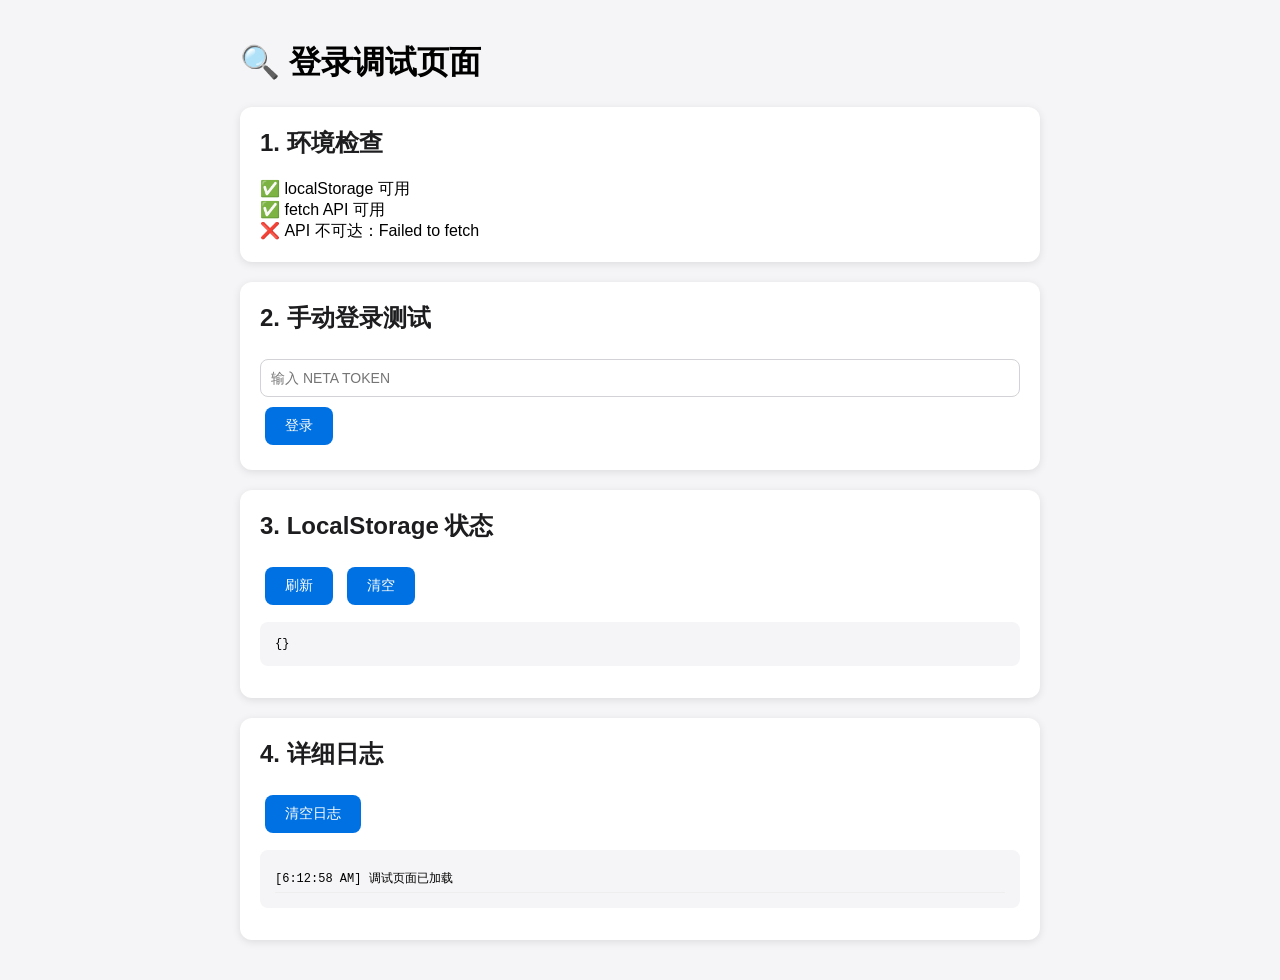
==== debug-login.html @ bd3f957e "test: 添加登录调试页面（详细日志 + 环境检查）" ====
<!DOCTYPE html>
<html lang="zh-CN">
<head>
    <meta charset="UTF-8">
    <meta name="viewport" content="width=device-width, initial-scale=1.0">
    <title>登录调试页面</title>
    <style>
        body {
            font-family: -apple-system, BlinkMacSystemFont, 'Segoe UI', Roboto, sans-serif;
            padding: 20px;
            max-width: 800px;
            margin: 0 auto;
            background: #f5f5f7;
        }
        .section {
            background: white;
            border-radius: 12px;
            padding: 20px;
            margin-bottom: 20px;
            box-shadow: 0 2px 8px rgba(0,0,0,0.1);
        }
        h2 { margin-top: 0; color: #1d1d1f; }
        button {
            background: #0071e3;
            color: white;
            border: none;
            padding: 10px 20px;
            border-radius: 8px;
            cursor: pointer;
            margin: 5px;
            font-size: 14px;
        }
        button:hover { background: #0077ed; }
        button:disabled { background: #86868b; cursor: not-allowed; }
        input[type="text"] {
            width: 100%;
            padding: 10px;
            border: 1px solid #d2d2d7;
            border-radius: 8px;
            font-size: 14px;
            box-sizing: border-box;
            margin: 5px 0;
        }
        pre {
            background: #f5f5f7;
            padding: 15px;
            border-radius: 8px;
            overflow-x: auto;
            font-size: 12px;
            max-height: 300px;
            overflow-y: auto;
        }
        .status { padding: 10px; border-radius: 8px; margin: 10px 0; }
        .status.success { background: #d4edda; color: #155724; }
        .status.error { background: #f8d7da; color: #721c24; }
        .status.info { background: #d1ecf1; color: #0c5460; }
        .log-entry { border-bottom: 1px solid #eee; padding: 5px 0; }
        .log-entry.error { color: #dc3545; }
        .log-entry.success { color: #28a745; }
    </style>
</head>
<body>
    <h1>🔍 登录调试页面</h1>
    
    <div class="section">
        <h2>1. 环境检查</h2>
        <div id="env-check">检查中...</div>
    </div>
    
    <div class="section">
        <h2>2. 手动登录测试</h2>
        <input type="text" id="token-input" placeholder="输入 NETA TOKEN">
        <button id="login-btn" onclick="manualLogin()">登录</button>
        <div id="login-status"></div>
    </div>
    
    <div class="section">
        <h2>3. LocalStorage 状态</h2>
        <button onclick="showStorage()">刷新</button>
        <button onclick="clearStorage()">清空</button>
        <pre id="storage-state">加载中...</pre>
    </div>
    
    <div class="section">
        <h2>4. 详细日志</h2>
        <button onclick="clearLog()">清空日志</button>
        <pre id="log-container"></pre>
    </div>

    <script>
        const API_BASE = 'https://api.talesofai.cn';
        const logContainer = document.getElementById('log-container');
        
        // 重写 console
        const originalLog = console.log;
        const originalError = console.error;
        console.log = function(...args) {
            originalLog.apply(console, args);
            addLog(args.join(' '), 'info');
        };
        console.error = function(...args) {
            originalError.apply(console, args);
            addLog(args.join(' '), 'error');
        };
        
        function addLog(message, type = 'info') {
            const entry = document.createElement('div');
            entry.className = `log-entry ${type}`;
            entry.textContent = `[${new Date().toLocaleTimeString()}] ${message}`;
            logContainer.appendChild(entry);
            logContainer.scrollTop = logContainer.scrollHeight;
        }
        
        function checkEnv() {
            const el = document.getElementById('env-check');
            const checks = [];
            
            // 检查 localStorage
            try {
                localStorage.setItem('test', '1');
                localStorage.removeItem('test');
                checks.push('✅ localStorage 可用');
            } catch (e) {
                checks.push('❌ localStorage 不可用：' + e.message);
            }
            
            // 检查 fetch
            if (typeof fetch === 'function') {
                checks.push('✅ fetch API 可用');
            } else {
                checks.push('❌ fetch API 不可用');
            }
            
            // 检查 API 连通性
            fetch(`${API_BASE}/v1/user/`, {
                headers: { 'x-token': 'test', 'x-platform': 'nieta-app/web' }
            }).then(res => {
                checks.push(`✅ API 可达 (HTTP ${res.status})`);
                el.innerHTML = checks.join('<br>');
            }).catch(e => {
                checks.push('❌ API 不可达：' + e.message);
                el.innerHTML = checks.join('<br>');
            });
            
            el.innerHTML = checks.join('<br>');
        }
        
        function showStorage() {
            const storage = {};
            for (let i = 0; i < localStorage.length; i++) {
                const key = localStorage.key(i);
                const value = localStorage.getItem(key);
                if (key.includes('neta')) {
                    storage[key] = key.includes('token') ? value.substring(0, 50) + '...' : value;
                }
            }
            document.getElementById('storage-state').textContent = JSON.stringify(storage, null, 2);
        }
        
        function clearStorage() {
            const keysToRemove = [];
            for (let i = 0; i < localStorage.length; i++) {
                const key = localStorage.key(i);
                if (key.includes('neta')) {
                    keysToRemove.push(key);
                }
            }
            keysToRemove.forEach(key => localStorage.removeItem(key));
            showStorage();
            addLog('已清空 Neta 相关 localStorage', 'success');
        }
        
        function clearLog() {
            logContainer.innerHTML = '';
        }
        
        async function manualLogin() {
            const tokenInput = document.getElementById('token-input');
            const statusEl = document.getElementById('login-status');
            const loginBtn = document.getElementById('login-btn');
            
            const token = tokenInput.value.trim();
            
            if (!token) {
                statusEl.innerHTML = '<div class="status error">请输入 Token</div>';
                addLog('登录失败：Token 为空', 'error');
                return;
            }
            
            loginBtn.disabled = true;
            loginBtn.textContent = '登录中...';
            statusEl.innerHTML = '<div class="status info">正在验证 Token...</div>';
            addLog(`尝试登录，Token 长度：${token.length}`);
            
            try {
                const startTime = Date.now();
                const res = await fetch(`${API_BASE}/v1/user/`, {
                    headers: { 
                        'x-token': token, 
                        'x-platform': 'nieta-app/web' 
                    }
                });
                const endTime = Date.now();
                
                addLog(`API 响应时间：${endTime - startTime}ms`);
                addLog(`API 响应状态：${res.status}`);
                
                if (!res.ok) {
                    let errorText = `HTTP ${res.status}`;
                    try {
                        const errorData = await res.json();
                        errorText = errorData.message || errorData.detail || errorText;
                        addLog(`错误详情：${JSON.stringify(errorData)}`, 'error');
                    } catch (e) {
                        addLog(`无法解析错误响应：${e.message}`, 'error');
                    }
                    statusEl.innerHTML = `<div class="status error">登录失败：${errorText}</div>`;
                    loginBtn.disabled = false;
                    loginBtn.textContent = '登录';
                    return;
                }
                
                const data = await res.json();
                addLog(`登录成功，用户数据：${JSON.stringify({id: data.id, name: data.nick_name, uuid: data.uuid})}`, 'success');
                
                if (!data.id || !data.uuid) {
                    statusEl.innerHTML = '<div class="status error">Token 验证失败：数据不完整</div>';
                    addLog('数据不完整', 'error');
                    loginBtn.disabled = false;
                    loginBtn.textContent = '登录';
                    return;
                }
                
                // 保存 Token
                localStorage.setItem('neta_token', token);
                addLog('Token 已保存到 localStorage', 'success');
                
                // 保存账号历史
                const accounts = JSON.parse(localStorage.getItem('neta_accounts') || '[]');
                const exists = accounts.some(acc => acc.token === token);
                if (!exists) {
                    accounts.push({
                        token: token,
                        userId: data.nick_name || data.name,
                        avatar: data.avatar_url || '',
                        addedAt: Date.now()
                    });
                    localStorage.setItem('neta_accounts', JSON.stringify(accounts));
                    addLog('账号已保存到历史', 'success');
                }
                
                statusEl.innerHTML = `<div class="status success">✓ 登录成功！用户：${data.nick_name || data.name}</div>`;
                addLog('登录流程完成', 'success');
                
                showStorage();
                
                loginBtn.disabled = false;
                loginBtn.textContent = '登录';
                
            } catch (error) {
                addLog(`登录异常：${error.message}`, 'error');
                addLog(`堆栈：${error.stack}`, 'error');
                statusEl.innerHTML = `<div class="status error">登录失败：${error.message}</div>`;
                loginBtn.disabled = false;
                loginBtn.textContent = '登录';
            }
        }
        
        // 初始化
        checkEnv();
        showStorage();
        addLog('调试页面已加载');
    </script>
</body>
</html>
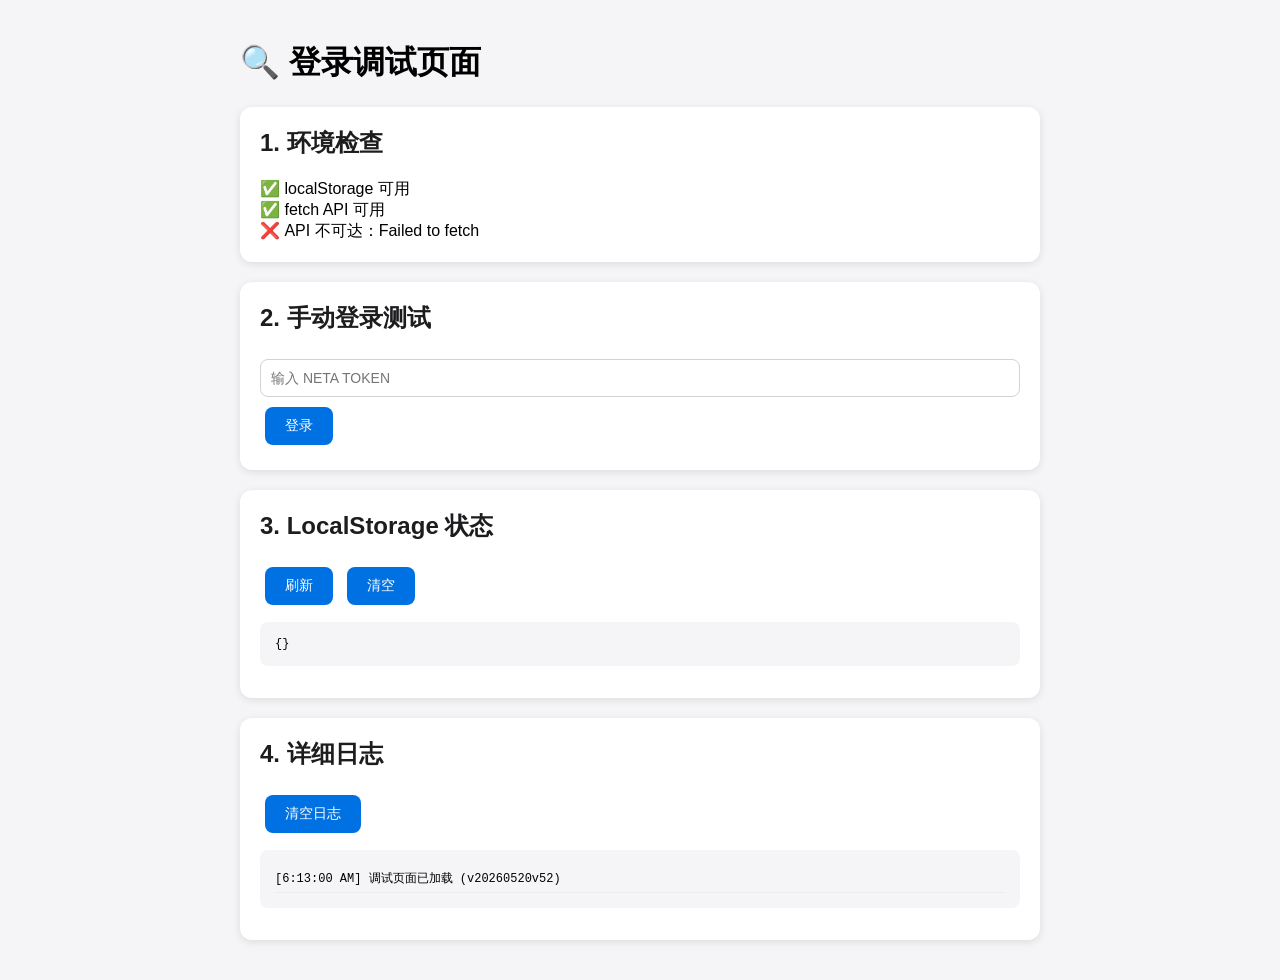
==== commit 00d83355: "fix: 调试页面添加更详细的请求日志和 CORS 检查" ====
--- a/debug-login.html
+++ b/debug-login.html
@@ -194,16 +194,24 @@
             
             try {
                 const startTime = Date.now();
+                addLog(`发起请求：${API_BASE}/v1/user/`);
+                addLog(`请求头：x-token=${token.substring(0, 20)}..., x-platform=nieta-app/web`);
+                
                 const res = await fetch(`${API_BASE}/v1/user/`, {
+                    method: 'GET',
                     headers: { 
                         'x-token': token, 
-                        'x-platform': 'nieta-app/web' 
-                    }
+                        'x-platform': 'nieta-app/web',
+                        'Content-Type': 'application/json'
+                    },
+                    mode: 'cors',
+                    credentials: 'omit'
                 });
                 const endTime = Date.now();
                 
                 addLog(`API 响应时间：${endTime - startTime}ms`);
                 addLog(`API 响应状态：${res.status}`);
+                addLog(`CORS 检查：Access-Control-Allow-Origin=${res.headers.get('Access-Control-Allow-Origin')}`);
                 
                 if (!res.ok) {
                     let errorText = `HTTP ${res.status}`;
@@ -269,7 +277,7 @@
         // 初始化
         checkEnv();
         showStorage();
-        addLog('调试页面已加载');
+        addLog('调试页面已加载 (v20260520v52)');
     </script>
 </body>
 </html>
